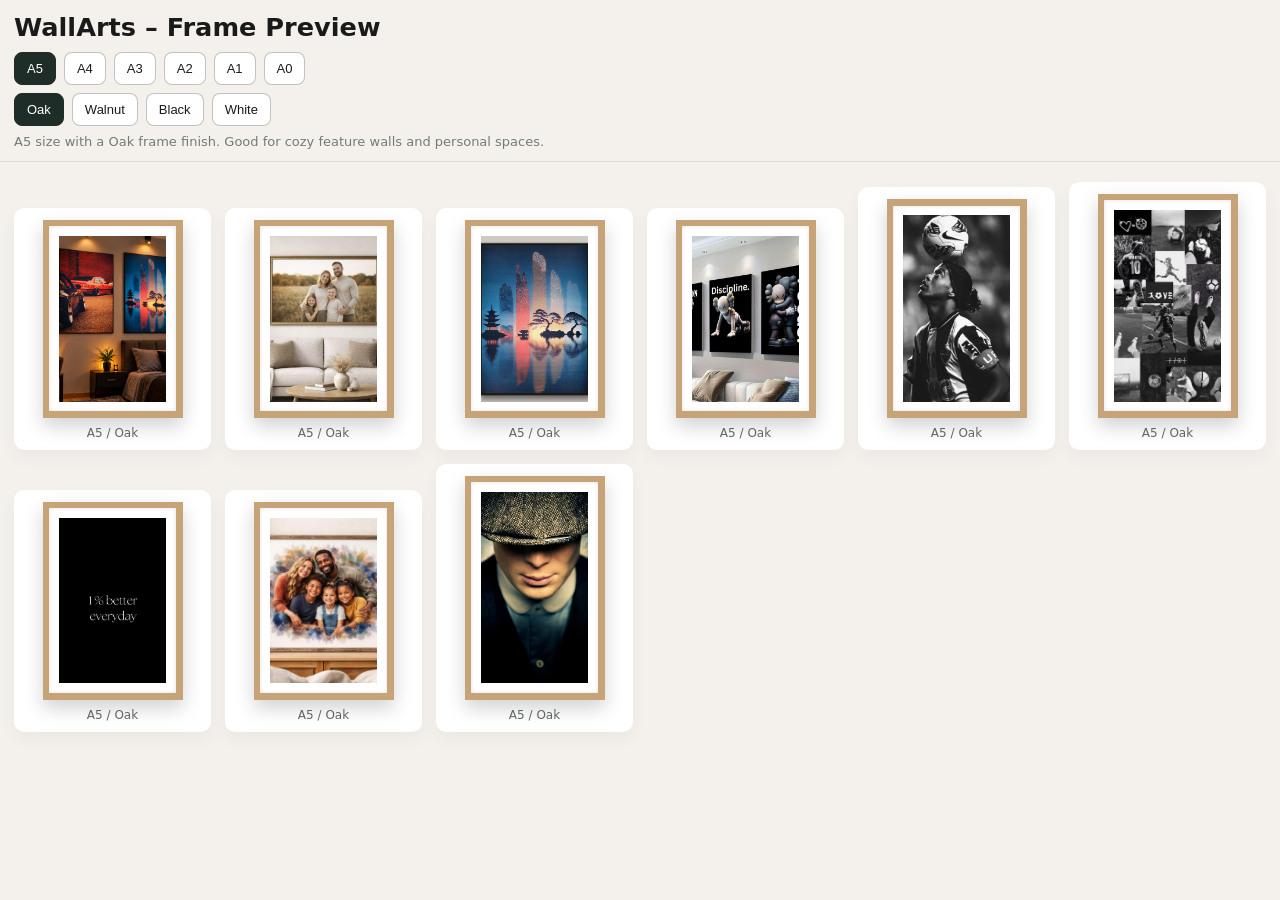
==== wallarts_frames.html @ cb248a40 "Integrate frame preview into new arrivals and keep a dedicated size preview page with image lightbox" ====
<!DOCTYPE html>
<html lang="en">
<head>
  <meta charset="utf-8">
  <meta name="viewport" content="width=device-width, initial-scale=1, viewport-fit=cover">
  <title>WallArts Frame Preview A0–A5</title>
  <style>
    :root {
      --bg: #f4f1ec;
      --fg: #1a1a1a;
      --card: #fff;
      --frame: #d6bb86;
      --deep: #1f2d28;
      --muted: #5e6663;
      --gap: 14px;
    }

    * { box-sizing: border-box; }
    body {
      margin: 0;
      background: var(--bg);
      color: var(--fg);
      font-family: system-ui, sans-serif;
    }

    header {
      position: sticky;
      top: 0;
      z-index: 10;
      background: rgba(244, 241, 236, 0.96);
      backdrop-filter: blur(8px);
      border-bottom: 1px solid rgba(0,0,0,0.09);
      padding: 12px 14px;
    }

    h1 {
      margin: 0 0 10px;
      font-size: clamp(18px, 2vw, 28px);
    }

    .row {
      display: flex;
      flex-wrap: wrap;
      gap: 8px;
      margin-bottom: 8px;
    }

    button {
      border: 1px solid rgba(0,0,0,0.24);
      background: var(--card);
      color: var(--fg);
      padding: 8px 12px;
      border-radius: 8px;
      font-size: 13px;
      cursor: pointer;
    }

    button.on {
      background: var(--deep);
      color: #fff;
      border-color: var(--deep);
    }

    #info {
      color: var(--muted);
      font-size: 13px;
      opacity: 0.85;
    }

    main {
      display: grid;
      grid-template-columns: repeat(auto-fill, minmax(180px, 1fr));
      gap: var(--gap);
      padding: 20px 14px 28px;
      align-items: end;
    }

    .cell {
      display: flex;
      flex-direction: column;
      align-items: center;
      background: var(--card);
      padding: 12px 8px 10px;
      border-radius: 10px;
      box-shadow: 0 8px 18px rgba(0,0,0,0.04);
    }

    .frame {
      width: var(--w);
      aspect-ratio: 1 / 1.4142;
      padding: calc(var(--w) * 0.045);
      background: var(--fc);
      box-shadow: 0 8px 18px rgba(0,0,0,0.18);
      box-sizing: border-box;
    }

    .mat {
      width: 100%;
      height: 100%;
      background: #fff;
      padding: calc(var(--w) * 0.07);
      box-sizing: border-box;
      box-shadow: inset 0 0 4px rgba(0,0,0,0.12);
    }

    .mat img {
      width: 100%;
      height: 100%;
      object-fit: cover;
      display: block;
    }

    .cap {
      margin-top: 8px;
      font-size: 12px;
      color: var(--muted);
      text-align: center;
    }
  </style>
</head>
<body>
  <header>
    <h1>WallArts – Frame Preview</h1>
    <div class="row" id="sz"></div>
    <div class="row" id="fc"></div>
    <div id="info">Choose a frame size and finish to compare how the artwork will look in different dimensions.</div>
  </header>

  <main id="g"></main>

  <script>
    const IM = [
      "bedroom-wall.png",
      "family-wall-art.jpg",
      "japan-canvas.png",
      "canvas-set.jpg",
      "football-1.jpg",
      "football-2.jpg",
      "quote-1.jpg",
      "watercolor-family.jpg",
      "portrait-2.jpg"
    ];

    const SIZES = [
      { label: "A5", width: 140 },
      { label: "A4", width: 170 },
      { label: "A3", width: 220 },
      { label: "A2", width: 270 },
      { label: "A1", width: 330 },
      { label: "A0", width: 390 }
    ];

    const COLORS = [
      { label: "Oak", value: "#c7a477" },
      { label: "Walnut", value: "#8b5e3c" },
      { label: "Black", value: "#212121" },
      { label: "White", value: "#f4f1ec" }
    ];

    const szWrap = document.getElementById("sz");
    const fcWrap = document.getElementById("fc");
    const g = document.getElementById("g");

    let currentSize = SIZES[0];
    let currentFrame = COLORS[0];

    function renderSizeButtons() {
      SIZES.forEach((size, index) => {
        const btn = document.createElement("button");
        btn.textContent = size.label;
        if (index === 0) btn.classList.add("on");
        btn.addEventListener("click", () => {
          currentSize = size;
          document.querySelectorAll("#sz button").forEach((b) => b.classList.toggle("on", b === btn));
          renderFrames();
        });
        szWrap.appendChild(btn);
      });

      COLORS.forEach((color, index) => {
        const btn = document.createElement("button");
        btn.textContent = color.label;
        if (index === 0) btn.classList.add("on");
        btn.addEventListener("click", () => {
          currentFrame = color;
          document.querySelectorAll("#fc button").forEach((b) => b.classList.toggle("on", b === btn));
          renderFrames();
        });
        fcWrap.appendChild(btn);
      });
    }

    function renderFrames() {
      g.innerHTML = "";

      IM.forEach((src) => {
        const cell = document.createElement("div");
        cell.className = "cell";

        const frame = document.createElement("div");
        frame.className = "frame";
        frame.style.setProperty("--w", currentSize.width + "px");
        frame.style.setProperty("--fc", currentFrame.value);

        const mat = document.createElement("div");
        mat.className = "mat";

        const img = document.createElement("img");
        img.src = src;
        img.alt = "WallArts preview";
        img.loading = "lazy";

        mat.appendChild(img);
        frame.appendChild(mat);

        const cap = document.createElement("div");
        cap.className = "cap";
        cap.textContent = currentSize.label + " / " + currentFrame.label;

        cell.appendChild(frame);
        cell.appendChild(cap);
        g.appendChild(cell);
      });

      const info = document.getElementById("info");
      info.textContent = currentSize.label + " size with a " + currentFrame.label + " frame finish. Good for cozy feature walls and personal spaces.";
    }

    renderSizeButtons();
    renderFrames();
  </script>
</body>
</html>
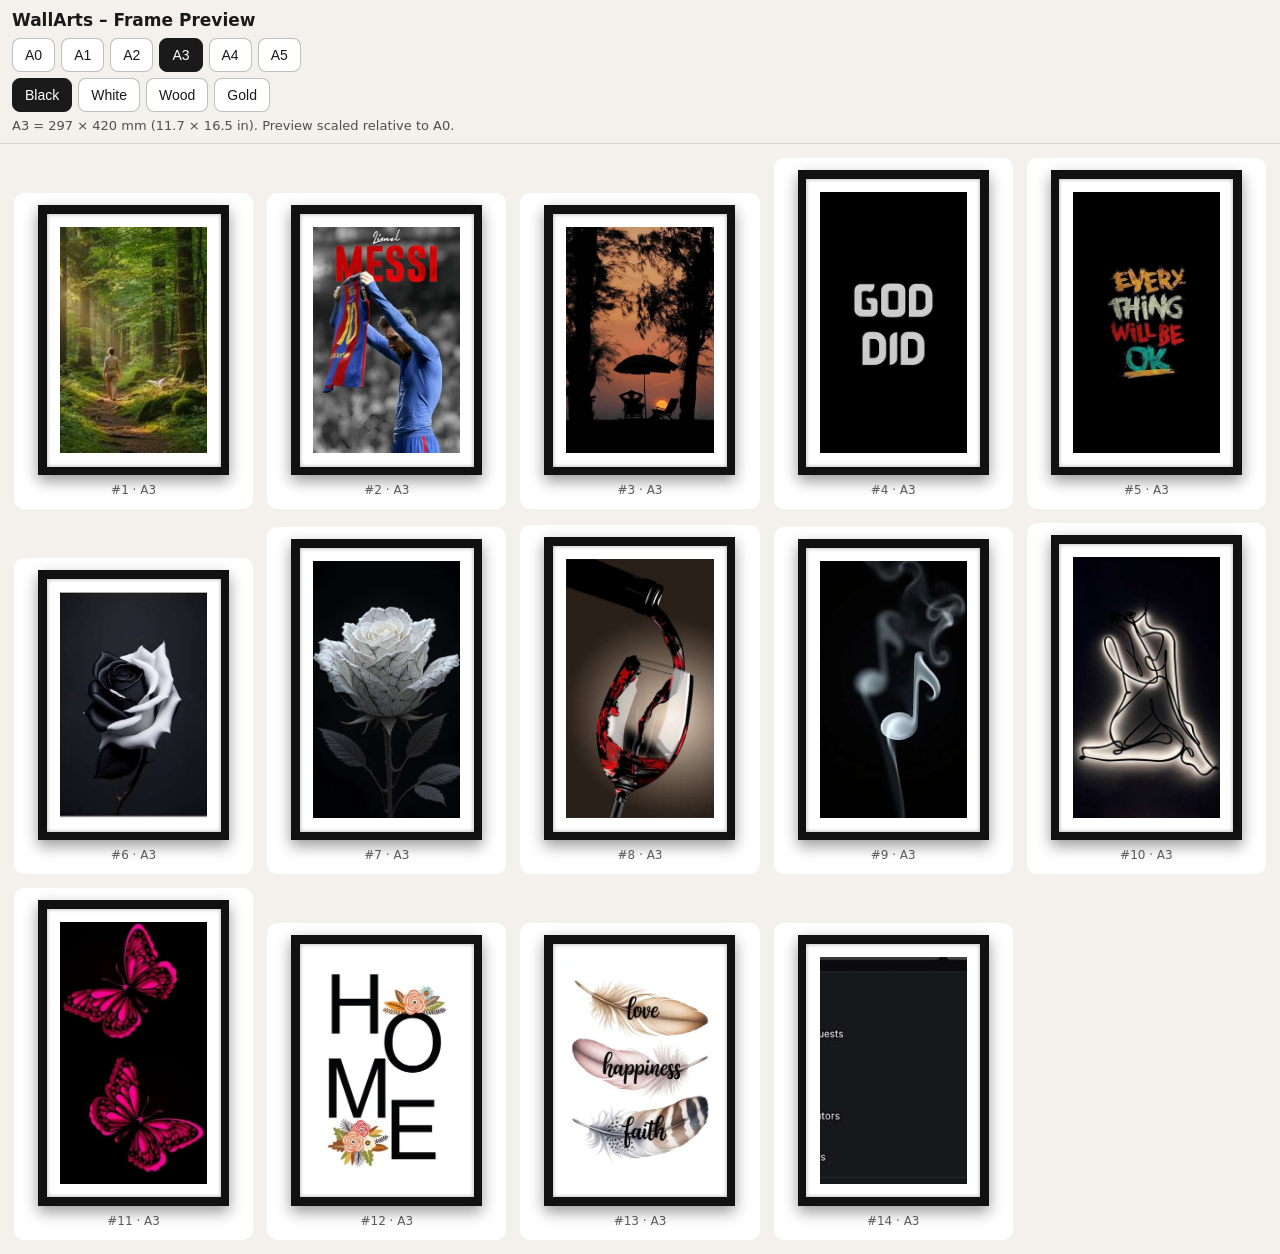
==== commit a5176db0: "Add files via upload" ====
--- a/wallarts_frames.html
+++ b/wallarts_frames.html
@@ -1,427 +1,39 @@
-<!DOCTYPE html>
-<html lang="en">
-<head>
-  <meta charset="utf-8">
-  <meta name="viewport" content="width=device-width, initial-scale=1, viewport-fit=cover">
-  <title>WallArts Frame Preview A0–A5</title>
-  <style>
-    :root {
-      --bg: #f4f1ec;
-      --fg: #1a1a1a;
-      --card: #fff;
-      --frame: #d6bb86;
-      --deep: #1f2d28;
-      --muted: #5e6663;
-      --gap: 14px;
-    }
-
-    * { box-sizing: border-box; }
-    body {
-      margin: 0;
-      background: var(--bg);
-      color: var(--fg);
-      font-family: system-ui, sans-serif;
-    }
-
-    header {
-      position: sticky;
-      top: 0;
-      z-index: 10;
-      background: rgba(244, 241, 236, 0.96);
-      backdrop-filter: blur(8px);
-      border-bottom: 1px solid rgba(0,0,0,0.09);
-      padding: 12px 14px;
-    }
-
-    h1 {
-      margin: 0 0 10px;
-      font-size: clamp(18px, 2vw, 28px);
-    }
-
-    .row {
-      display: flex;
-      flex-wrap: wrap;
-      gap: 8px;
-      margin-bottom: 8px;
-    }
-
-    button {
-      border: 1px solid rgba(0,0,0,0.24);
-      background: var(--card);
-      color: var(--fg);
-      padding: 8px 12px;
-      border-radius: 8px;
-      font-size: 13px;
-      cursor: pointer;
-    }
-
-    button.on {
-      background: var(--deep);
-      color: #fff;
-      border-color: var(--deep);
-    }
-
-    #info {
-      color: var(--muted);
-      font-size: 13px;
-      opacity: 0.85;
-    }
-
-    main {
-      display: grid;
-      grid-template-columns: repeat(auto-fill, minmax(180px, 1fr));
-      gap: var(--gap);
-      padding: 20px 14px 28px;
-      align-items: end;
-    }
-
-    .cell {
-      display: flex;
-      flex-direction: column;
-      align-items: center;
-      background: var(--card);
-      padding: 12px 8px 10px;
-      border-radius: 10px;
-      box-shadow: 0 8px 18px rgba(0,0,0,0.04);
-    }
-
-    .frame {
-      width: var(--w);
-      aspect-ratio: 1 / 1.4142;
-      padding: calc(var(--w) * 0.045);
-      background: var(--fc);
-      box-shadow: 0 8px 18px rgba(0,0,0,0.18);
-      box-sizing: border-box;
-    }
-
-    .mat {
-      width: 100%;
-      height: 100%;
-      background: #fff;
-      padding: calc(var(--w) * 0.07);
-      box-sizing: border-box;
-      box-shadow: inset 0 0 4px rgba(0,0,0,0.12);
-    }
-
-    .mat img {
-      width: 100%;
-      height: 100%;
-      object-fit: cover;
-      display: block;
-    }
-
-    .cap {
-      margin-top: 8px;
-      font-size: 12px;
-      color: var(--muted);
-      text-align: center;
-    }
-  </style>
-</head>
-<body>
-  <header>
-    <h1>WallArts – Frame Preview</h1>
-    <div class="row" id="sz"></div>
-    <div class="row" id="fc"></div>
-    <div id="info">Choose a frame size and finish to compare how the artwork will look in different dimensions.</div>
-  </header>
-
-  <main id="g"></main>
-
-  <script>
-    const IM = [
-      "bedroom-wall.png",
-      "family-wall-art.jpg",
-      "japan-canvas.png",
-      "canvas-set.jpg",
-      "football-1.jpg",
-      "football-2.jpg",
-      "quote-1.jpg",
-      "watercolor-family.jpg",
-      "portrait-2.jpg"
-    ];
-
-    const SIZES = [
-      { label: "A5", width: 140 },
-      { label: "A4", width: 170 },
-      { label: "A3", width: 220 },
-      { label: "A2", width: 270 },
-      { label: "A1", width: 330 },
-      { label: "A0", width: 390 }
-    ];
-
-    const COLORS = [
-      { label: "Oak", value: "#c7a477" },
-      { label: "Walnut", value: "#8b5e3c" },
-      { label: "Black", value: "#212121" },
-      { label: "White", value: "#f4f1ec" }
-    ];
-
-    const szWrap = document.getElementById("sz");
-    const fcWrap = document.getElementById("fc");
-    const g = document.getElementById("g");
-
-    let currentSize = SIZES[0];
-    let currentFrame = COLORS[0];
-
-    function renderSizeButtons() {
-      SIZES.forEach((size, index) => {
-        const btn = document.createElement("button");
-        btn.textContent = size.label;
-        if (index === 0) btn.classList.add("on");
-        btn.addEventListener("click", () => {
-          currentSize = size;
-          document.querySelectorAll("#sz button").forEach((b) => b.classList.toggle("on", b === btn));
-          renderFrames();
-        });
-        szWrap.appendChild(btn);
-      });
-
-      COLORS.forEach((color, index) => {
-        const btn = document.createElement("button");
-        btn.textContent = color.label;
-        if (index === 0) btn.classList.add("on");
-        btn.addEventListener("click", () => {
-          currentFrame = color;
-          document.querySelectorAll("#fc button").forEach((b) => b.classList.toggle("on", b === btn));
-          renderFrames();
-        });
-        fcWrap.appendChild(btn);
-      });
-    }
-
-    function renderFrames() {
-      g.innerHTML = "";
-
-      IM.forEach((src) => {
-        const cell = document.createElement("div");
-        cell.className = "cell";
-
-        const frame = document.createElement("div");
-        frame.className = "frame";
-        frame.style.setProperty("--w", currentSize.width + "px");
-        frame.style.setProperty("--fc", currentFrame.value);
-
-        const mat = document.createElement("div");
-        mat.className = "mat";
-
-        const img = document.createElement("img");
-        img.src = src;
-        img.alt = "WallArts preview";
-        img.loading = "lazy";
-
-        mat.appendChild(img);
-        frame.appendChild(mat);
-
-        const cap = document.createElement("div");
-        cap.className = "cap";
-        cap.textContent = currentSize.label + " / " + currentFrame.label;
-
-        cell.appendChild(frame);
-        cell.appendChild(cap);
-        g.appendChild(cell);
-      });
-
-      const info = document.getElementById("info");
-      info.textContent = currentSize.label + " size with a " + currentFrame.label + " frame finish. Good for cozy feature walls and personal spaces.";
-    }
-
-    renderSizeButtons();
-    renderFrames();
-  </script>
-</body>
-</html>
-
-
-
-
-
-
-
-
-
-
-
-
-
-
-
-
-
-
-
-
-
-
-
-
-
-
-
-
-
-
-
-
-
-
-
-
-
-
-
-
-
-
-
-
-
-
-
-
-
-
-
-
-
-
-
-
-
-
-
-
-
-
-
-
-
-
-
-
-
-
-
-
-
-
-
-
-
-
-
-
-
-
-
-
-
-
-
-
-
-
-
-
-
-
-
-
-
-
-
-
-
-
-
-
-
-
-
-
-
-
-
-
-
-
-
-
-
-
-
-
-
-
-
-
-
-
-
-
-
-
-
-
-
-
-
-
-
-
-
-
-
-
-
-
-
-
-
-
-
-
-
-
-
-
-
-
-
-
-
-
-
-
-
-
-
-
-
-
-
-
-
-
-
-
-
-
-
-
-
-
-
-
-
-
-
-
-
-
-
-
-
-
-
-
+<!DOCTYPE html><html lang="en"><head><meta charset="utf-8"><meta name="viewport" content="width=device-width, initial-scale=1, viewport-fit=cover"><title>WallArts Frame Preview A0–A5</title>
+<style>
+:root{--bg:#f4f1ec;--fg:#1a1a1a;--card:#fff;box-sizing:border-box;padding-top:env(safe-area-inset-top,0px);padding-bottom:env(safe-area-inset-bottom,0px)}
+@media (prefers-color-scheme:dark){:root:not([data-theme="light"]){--bg:#141414;--fg:#f2f2f2;--card:#222}}
+body{margin:0;background:var(--bg);color:var(--fg);font-family:system-ui,sans-serif}
+header{position:sticky;top:env(safe-area-inset-top,0px);background:var(--bg);padding:10px 12px;z-index:5;border-bottom:1px solid #8884}
+h1{font-size:17px;margin:0 0 8px}
+.row{display:flex;gap:6px;flex-wrap:wrap;margin-bottom:6px}
+button{border:1px solid #8888;background:var(--card);color:var(--fg);padding:8px 12px;border-radius:8px;font-size:14px}
+button.on{background:#1a1a1a;color:#fff;border-color:#1a1a1a}
+#info{font-size:13px;opacity:.75}
+main{display:grid;grid-template-columns:repeat(auto-fill,minmax(150px,1fr));gap:14px;padding:14px;align-items:end}
+.cell{display:flex;flex-direction:column;align-items:center;background:var(--card);padding:12px 8px;border-radius:10px}
+.frame{width:var(--w);aspect-ratio:1/1.4142;padding:calc(var(--w)*.045);background:var(--fc);box-shadow:0 6px 14px #0006;box-sizing:border-box}
+.mat{width:100%;height:100%;background:#fff;padding:calc(var(--w)*.07);box-sizing:border-box;box-shadow:inset 0 0 4px #0005}
+.mat img{width:100%;height:100%;object-fit:cover;display:block}
+.cap{font-size:12px;margin-top:8px;opacity:.7}
+</style></head><body>
+<header><h1>WallArts – Frame Preview</h1>
+<div class="row" id="sz"></div><div class="row" id="fc"></div><div id="info"></div></header>
+<main id="g"></main>
+<script>
+const IM=["[data-uri]", "[data-uri]", "[data-uri]", "[data-uri]", "[data-uri]", "[data-uri]", "[data-uri]", "[data-uri]", "[data-uri]", "[data-uri]", "[data-uri]", "[data-uri]", "[data-uri]", "[data-uri]"];
+const S={A0:[841,1189],A1:[594,841],A2:[420,594],A3:[297,420],A4:[210,297],A5:[148,210]};
+const C={Black:'#111',White:'#f5f5f5',Wood:'#a8764a',Gold:'#c9a24b'};
+let sz='A3',fc='Black';
+function mk(id,o,cur,fn){const e=document.getElementById(id);e.innerHTML='';Object.keys(o).forEach(k=>{const b=document.createElement('button');b.textContent=k;if(k==cur)b.className='on';b.onclick=()=>{fn(k);draw()};e.appendChild(b)})}
+function draw(){
+mk('sz',S,sz,k=>sz=k);mk('fc',C,fc,k=>fc=k);
+const [w,h]=S[sz];
+document.getElementById('info').textContent=sz+' = '+w+' × '+h+' mm ('+(w/25.4).toFixed(1)+' × '+(h/25.4).toFixed(1)+' in). Preview scaled relative to A0.';
+const px=Math.max(70,Math.round(150*Math.sqrt(w*h/(210*297))*0.9));
+const wpx=Math.min(px,320);
+const g=document.getElementById('g');g.innerHTML='';
+g.style.gridTemplateColumns='repeat(auto-fill,minmax('+(wpx+20)+'px,1fr))';
+IM.forEach((s,i)=>{const d=document.createElement('div');d.className='cell';
+d.innerHTML='<div class="frame" style="--w:'+wpx+'px;--fc:'+C[fc]+'"><div class="mat"><img src="'+s+'" alt="Design '+(i+1)+'"></div></div><div class="cap">#'+(i+1)+' · '+sz+'</div>';g.appendChild(d)})}
+draw();
+</script></body></html>
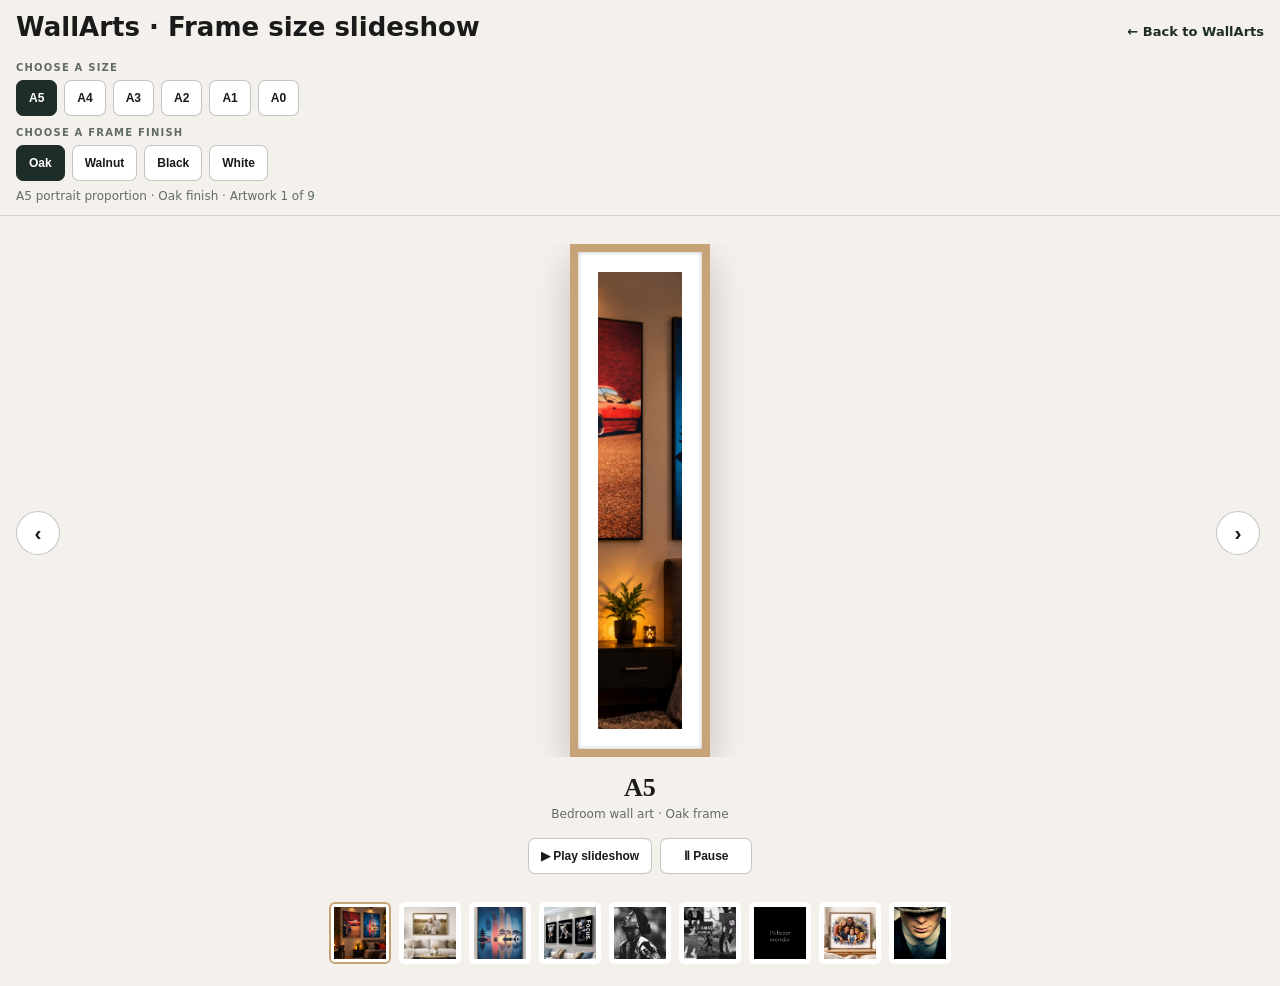
==== commit 4adfa749: "Restore polished WallArts site and add image slideshow with A0–A5 frame size controls" ====
--- a/wallarts_frames.html
+++ b/wallarts_frames.html
@@ -1,39 +1,125 @@
-<!DOCTYPE html><html lang="en"><head><meta charset="utf-8"><meta name="viewport" content="width=device-width, initial-scale=1, viewport-fit=cover"><title>WallArts Frame Preview A0–A5</title>
-<style>
-:root{--bg:#f4f1ec;--fg:#1a1a1a;--card:#fff;box-sizing:border-box;padding-top:env(safe-area-inset-top,0px);padding-bottom:env(safe-area-inset-bottom,0px)}
-@media (prefers-color-scheme:dark){:root:not([data-theme="light"]){--bg:#141414;--fg:#f2f2f2;--card:#222}}
-body{margin:0;background:var(--bg);color:var(--fg);font-family:system-ui,sans-serif}
-header{position:sticky;top:env(safe-area-inset-top,0px);background:var(--bg);padding:10px 12px;z-index:5;border-bottom:1px solid #8884}
-h1{font-size:17px;margin:0 0 8px}
-.row{display:flex;gap:6px;flex-wrap:wrap;margin-bottom:6px}
-button{border:1px solid #8888;background:var(--card);color:var(--fg);padding:8px 12px;border-radius:8px;font-size:14px}
-button.on{background:#1a1a1a;color:#fff;border-color:#1a1a1a}
-#info{font-size:13px;opacity:.75}
-main{display:grid;grid-template-columns:repeat(auto-fill,minmax(150px,1fr));gap:14px;padding:14px;align-items:end}
-.cell{display:flex;flex-direction:column;align-items:center;background:var(--card);padding:12px 8px;border-radius:10px}
-.frame{width:var(--w);aspect-ratio:1/1.4142;padding:calc(var(--w)*.045);background:var(--fc);box-shadow:0 6px 14px #0006;box-sizing:border-box}
-.mat{width:100%;height:100%;background:#fff;padding:calc(var(--w)*.07);box-sizing:border-box;box-shadow:inset 0 0 4px #0005}
-.mat img{width:100%;height:100%;object-fit:cover;display:block}
-.cap{font-size:12px;margin-top:8px;opacity:.7}
-</style></head><body>
-<header><h1>WallArts – Frame Preview</h1>
-<div class="row" id="sz"></div><div class="row" id="fc"></div><div id="info"></div></header>
-<main id="g"></main>
-<script>
-const IM=["[data-uri]", "[data-uri]", "[data-uri]", "[data-uri]", "[data-uri]", "[data-uri]", "[data-uri]", "[data-uri]", "[data-uri]", "[data-uri]", "[data-uri]", "[data-uri]", "[data-uri]", "[data-uri]"];
-const S={A0:[841,1189],A1:[594,841],A2:[420,594],A3:[297,420],A4:[210,297],A5:[148,210]};
-const C={Black:'#111',White:'#f5f5f5',Wood:'#a8764a',Gold:'#c9a24b'};
-let sz='A3',fc='Black';
-function mk(id,o,cur,fn){const e=document.getElementById(id);e.innerHTML='';Object.keys(o).forEach(k=>{const b=document.createElement('button');b.textContent=k;if(k==cur)b.className='on';b.onclick=()=>{fn(k);draw()};e.appendChild(b)})}
-function draw(){
-mk('sz',S,sz,k=>sz=k);mk('fc',C,fc,k=>fc=k);
-const [w,h]=S[sz];
-document.getElementById('info').textContent=sz+' = '+w+' × '+h+' mm ('+(w/25.4).toFixed(1)+' × '+(h/25.4).toFixed(1)+' in). Preview scaled relative to A0.';
-const px=Math.max(70,Math.round(150*Math.sqrt(w*h/(210*297))*0.9));
-const wpx=Math.min(px,320);
-const g=document.getElementById('g');g.innerHTML='';
-g.style.gridTemplateColumns='repeat(auto-fill,minmax('+(wpx+20)+'px,1fr))';
-IM.forEach((s,i)=>{const d=document.createElement('div');d.className='cell';
-d.innerHTML='<div class="frame" style="--w:'+wpx+'px;--fc:'+C[fc]+'"><div class="mat"><img src="'+s+'" alt="Design '+(i+1)+'"></div></div><div class="cap">#'+(i+1)+' · '+sz+'</div>';g.appendChild(d)})}
-draw();
-</script></body></html>+<!doctype html>
+<html lang="en">
+<head>
+  <meta charset="utf-8">
+  <meta name="viewport" content="width=device-width, initial-scale=1, viewport-fit=cover">
+  <meta name="theme-color" content="#f4f1ec">
+  <title>WallArts Frame Size Slideshow A0–A5</title>
+  <style>
+    :root{--bg:#f4f1ec;--fg:#1a1a1a;--card:#fff;--deep:#1f2d28;--muted:#626b67;--gold:#c7a477;--frame:#c7a477}
+    *{box-sizing:border-box}body{margin:0;background:var(--bg);color:var(--fg);font-family:system-ui,-apple-system,Segoe UI,sans-serif}
+    header{position:sticky;top:0;z-index:5;padding:12px 16px;background:#f4f1ecf2;border-bottom:1px solid #0002;backdrop-filter:blur(10px)}
+    .topline{display:flex;align-items:center;justify-content:space-between;gap:12px}.back{color:var(--deep);font-size:13px;font-weight:700;text-decoration:none}h1{margin:0 0 9px;font-size:clamp(18px,3vw,26px)}
+    .controls{display:flex;flex-wrap:wrap;align-items:center;gap:7px;margin:8px 0}.controls-label{width:100%;margin-top:3px;color:var(--muted);font-size:10px;font-weight:700;letter-spacing:.12em;text-transform:uppercase}
+    button{min-height:36px;padding:7px 12px;border:1px solid #8e969188;border-radius:7px;background:var(--card);color:var(--fg);font-size:12px;font-weight:650;cursor:pointer}
+    button.selected{border-color:var(--deep);background:var(--deep);color:#fff}button:focus-visible{outline:3px solid #c8933c88;outline-offset:2px}
+    #info{margin-top:8px;color:var(--muted);font-size:12px}.stage{min-height:410px;display:grid;grid-template-columns:48px minmax(0,1fr) 48px;align-items:center;gap:12px;padding:28px 16px 16px}
+    .arrow{width:44px;height:44px;border-radius:50%;font-size:21px}.slide{display:grid;justify-items:center;gap:16px;min-width:0}.frame-wrap{display:grid;place-items:center;width:min(100%,520px);height:clamp(320px,57vh,620px);overflow:hidden}
+    .frame{height:min(100%,560px);aspect-ratio:1/1.4142;padding:var(--frame-padding,16px);background:var(--frame);box-shadow:0 16px 35px #0003;transition:width .35s,height .35s,padding .25s,background .2s}
+    .mat{width:100%;height:100%;padding:clamp(8px,2vw,20px);background:#fff;box-shadow:inset 0 0 4px #0004}.mat img{display:block;width:100%;height:100%;object-fit:cover;background:#eee}
+    .caption{text-align:center}.caption strong{display:block;font:600 26px Georgia,serif}.caption span{color:var(--muted);font-size:12px}.slide-controls{display:flex;justify-content:center;flex-wrap:wrap;gap:8px;padding:0 16px 28px}.slide-controls button{min-width:92px}
+    .thumbs{display:flex;justify-content:center;gap:8px;overflow-x:auto;padding:0 16px 22px}.thumb{width:62px;height:62px;flex:0 0 auto;padding:3px;border:2px solid transparent;border-radius:6px;overflow:hidden}.thumb.selected{border-color:var(--gold);background:var(--card)}.thumb img{width:100%;height:100%;object-fit:cover}
+    @media(max-width:520px){header{padding:10px}.stage{grid-template-columns:38px minmax(0,1fr) 38px;gap:5px;padding:20px 7px 12px;min-height:360px}.arrow{width:36px;height:36px}.frame-wrap{height:clamp(300px,52vh,500px)}.frame{padding:var(--frame-padding,12px)}.slide-controls button{min-width:80px;padding-inline:8px}}
+  </style>
+</head>
+<body>
+  <header>
+    <div class="topline"><h1>WallArts · Frame size slideshow</h1><a class="back" href="/index.html#sizes">← Back to WallArts</a></div>
+    <div class="controls" id="sizes"><span class="controls-label">Choose a size</span></div>
+    <div class="controls" id="finishes"><span class="controls-label">Choose a frame finish</span></div>
+    <div id="info" aria-live="polite"></div>
+  </header>
+  <main>
+    <section class="stage" aria-label="Artwork size preview">
+      <button class="arrow" type="button" id="previous" aria-label="Previous artwork">‹</button>
+      <div class="slide">
+        <div class="frame-wrap"><div class="frame" id="frame"><div class="mat"><img id="artwork" src="bedroom-wall.png" alt="Bedroom wall art shown in an A5 frame"></div></div></div>
+        <div class="caption"><strong id="size-title">A5</strong><span id="art-title">Bedroom wall art · Oak frame</span></div>
+      </div>
+      <button class="arrow" type="button" id="next" aria-label="Next artwork">›</button>
+    </section>
+    <div class="slide-controls"><button id="play" type="button" aria-pressed="false">▶ Play slideshow</button><button id="pause" type="button">Ⅱ Pause</button></div>
+    <nav class="thumbs" id="thumbnails" aria-label="Choose artwork"></nav>
+  </main>
+  <script>
+    const artworks = [
+      { src: "bedroom-wall.png", title: "Bedroom wall art" },
+      { src: "family-wall-art.jpg", title: "Family wall art" },
+      { src: "japan-canvas.png", title: "Japanese landscape canvas" },
+      { src: "canvas-set.jpg", title: "Canvas set" },
+      { src: "football-1.jpg", title: "Football art" },
+      { src: "football-2.jpg", title: "Football collage" },
+      { src: "quote-1.jpg", title: "Motivational wall art" },
+      { src: "watercolor-family.jpg", title: "Watercolor family portrait" },
+      { src: "portrait-2.jpg", title: "Portrait artwork" }
+    ];
+    const sizes = [
+      { label: "A5", width: 140, padding: 8 }, { label: "A4", width: 170, padding: 10 },
+      { label: "A3", width: 220, padding: 12 }, { label: "A2", width: 270, padding: 15 },
+      { label: "A1", width: 330, padding: 18 }, { label: "A0", width: 390, padding: 22 }
+    ];
+    const finishes = [
+      { label: "Oak", color: "#c7a477" }, { label: "Walnut", color: "#8b5e3c" },
+      { label: "Black", color: "#212121" }, { label: "White", color: "#f4f1ec" }
+    ];
+    let artworkIndex = 0, sizeIndex = 0, finishIndex = 0, timer = null;
+    const $ = (id) => document.getElementById(id);
+    const sizeButtons = [], finishButtons = [];
+
+    function update() {
+      const art = artworks[artworkIndex], size = sizes[sizeIndex], finish = finishes[finishIndex];
+      const frame = $("frame"), image = $("artwork");
+      image.src = art.src;
+      image.alt = art.title + " shown in an " + size.label + " " + finish.label + " frame";
+      frame.style.width = "min(" + size.width + "px, 100%)";
+      frame.style.setProperty("--frame-padding", size.padding + "px");
+      frame.style.setProperty("--frame", finish.color);
+      $("size-title").textContent = size.label;
+      $("art-title").textContent = art.title + " · " + finish.label + " frame";
+      $("info").textContent = size.label + " portrait proportion · " + finish.label + " finish · Artwork " + (artworkIndex + 1) + " of " + artworks.length;
+      sizeButtons.forEach((button, index) => button.classList.toggle("selected", index === sizeIndex));
+      finishButtons.forEach((button, index) => button.classList.toggle("selected", index === finishIndex));
+      document.querySelectorAll(".thumb").forEach((button, index) => button.classList.toggle("selected", index === artworkIndex));
+    }
+
+    sizes.forEach((size, index) => {
+      const button = document.createElement("button");
+      button.type = "button"; button.textContent = size.label;
+      button.setAttribute("aria-label", "Preview " + size.label + " frame size");
+      button.addEventListener("click", () => { sizeIndex = index; update(); });
+      sizeButtons.push(button); $("sizes").appendChild(button);
+    });
+    finishes.forEach((finish, index) => {
+      const button = document.createElement("button");
+      button.type = "button"; button.textContent = finish.label;
+      button.addEventListener("click", () => { finishIndex = index; update(); });
+      finishButtons.push(button); $("finishes").appendChild(button);
+    });
+    artworks.forEach((art, index) => {
+      const button = document.createElement("button");
+      button.type = "button"; button.className = "thumb"; button.setAttribute("aria-label", "Show " + art.title);
+      const thumb = document.createElement("img"); thumb.src = art.src; thumb.alt = ""; thumb.loading = "lazy";
+      button.appendChild(thumb); button.addEventListener("click", () => { artworkIndex = index; update(); });
+      $("thumbnails").appendChild(button);
+    });
+    function step(direction) { artworkIndex = (artworkIndex + direction + artworks.length) % artworks.length; update(); }
+    $("previous").addEventListener("click", () => step(-1));
+    $("next").addEventListener("click", () => step(1));
+    $("play").addEventListener("click", () => {
+      if (timer) return;
+      timer = window.setInterval(() => step(1), 3000);
+      $("play").setAttribute("aria-pressed", "true");
+    });
+    $("pause").addEventListener("click", () => {
+      window.clearInterval(timer); timer = null;
+      $("play").setAttribute("aria-pressed", "false");
+    });
+    document.addEventListener("keydown", (event) => {
+      if (event.key === "ArrowLeft") step(-1);
+      if (event.key === "ArrowRight") step(1);
+      if (event.key === "Escape") { window.clearInterval(timer); timer = null; }
+    });
+    update();
+  </script>
+</body>
+</html>
